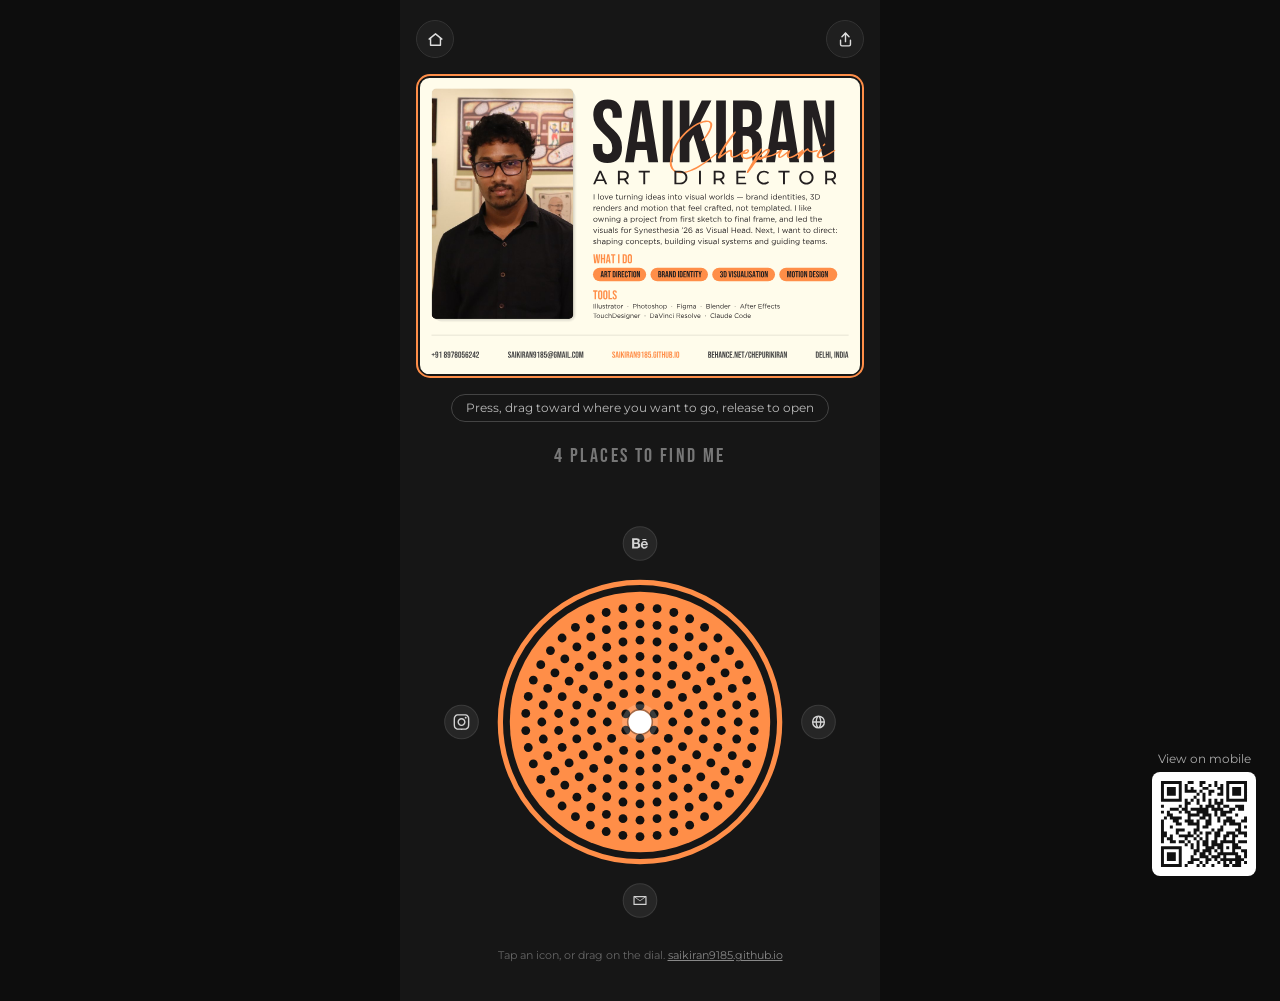
==== contact/index.html @ 4188e95a "Add Contact me page with dot-pad link dial Linktree-style /contact/ page: bio card + dot-pad dial. P" ====
<!doctype html>
<html lang="en">
<head>
<meta charset="utf-8">
<meta name="viewport" content="width=device-width, initial-scale=1, viewport-fit=cover">
<title>Contact me — Saikiran Chepuri</title>
<meta name="description" content="Saikiran Chepuri, Art Director. Behance, Instagram, mail and portfolio in one dial: press, drag toward where you want to go, release to open.">
<meta name="theme-color" content="#161616">
<meta property="og:title" content="Saikiran Chepuri — Contact me">
<meta property="og:description" content="Art Director. Drag the dial to find me.">
<meta property="og:url" content="https://saikiran9185.github.io/contact/">
<link rel="preconnect" href="https://fonts.googleapis.com">
<link rel="preconnect" href="https://fonts.gstatic.com" crossorigin>
<link rel="stylesheet" href="https://fonts.googleapis.com/css2?family=Bebas+Neue&family=Montserrat:wght@400;500;600&display=swap">
<link rel="stylesheet" href="/assets/dial.css">
</head>
<body class="contact-page">
<main class="dial" id="dial" aria-label="Saikiran Chepuri — contact me">
  <div class="dial-top">
    <a class="dial-round" href="/" aria-label="Portfolio home"><svg viewBox="0 0 24 24" fill="none" stroke="currentColor" stroke-width="2" stroke-linecap="round" stroke-linejoin="round" aria-hidden="true"><path d="M3 11.5 12 4l9 7.5"/><path d="M5 10v10h14V10"/></svg></a>
    <button class="dial-round" type="button" id="dialShare" aria-label="Share this page"><svg viewBox="0 0 24 24" fill="none" stroke="currentColor" stroke-width="2" stroke-linecap="round" stroke-linejoin="round" aria-hidden="true"><path d="M12 3v12"/><path d="m7 8 5-5 5 5"/><path d="M5 13v6a2 2 0 0 0 2 2h10a2 2 0 0 0 2-2v-6"/></svg></button>
  </div>
  <div class="dial-card" role="img" aria-label="Bio card: Saikiran Chepuri, Art Director"></div>
  <p class="dial-hint"></p>
  <div class="dial-head" aria-live="polite">
    <p class="dial-idle"></p>
    <span class="dial-pill" hidden><span></span></span>
    <p class="dial-sub"></p>
  </div>
  <div class="dial-pad"></div>
  <p class="dial-foot">Tap an icon, or drag on the dial. <a href="/">saikiran9185.github.io</a></p>
</main>
<aside class="dial-qr" aria-label="View on mobile"><span>View on mobile</span><img src="/assets/dial/qr.svg" alt="QR code for https://saikiran9185.github.io/contact/" width="104" height="104"></aside>
<div class="toast-mini" id="dialToast" role="status" aria-live="polite"></div>
<script src="/assets/dial.js"></script>
<script>
document.getElementById('dialShare').addEventListener('click', async () => {
  const url = 'https://saikiran9185.github.io/contact/', t = document.getElementById('dialToast');
  try {
    if (navigator.share) { await navigator.share({ title: 'Saikiran Chepuri — Contact me', url }); return; }
    await navigator.clipboard.writeText(url); t.textContent = 'Link copied';
  } catch (e) { if (e && e.name === 'AbortError') return; t.textContent = url; }
  t.classList.add('on'); setTimeout(() => t.classList.remove('on'), 1800);
});
</script>
</body>
</html>
---- assets/dial.css ----
/* Contact me page (/contact/): bio card + dot-pad link dial, Linktree-style column.
   Own dark palette, independent of the main site theme. */
:root { color-scheme: dark; }
* { box-sizing: border-box; }
html, body { margin: 0; }
body.contact-page {
  background: #0d0d0d;
  font-family: "Montserrat", system-ui, sans-serif;
  -webkit-font-smoothing: antialiased;
}
.dial {
  --acc: #FF8E48; --on-acc: #231f20; --acc-text: #FF8E48;
  position: relative;
  width: 100%; max-width: 480px; margin: 0 auto;
  min-height: 100vh; min-height: 100svh;
  background: #161616; color: #fff;
  display: flex; flex-direction: column; align-items: center;
  gap: 16px;
  padding: calc(env(safe-area-inset-top, 0px) + 20px) 16px calc(env(safe-area-inset-bottom, 0px) + 28px);
}
.dial-top { width: 100%; display: flex; justify-content: space-between; align-items: center; }
.dial-round {
  width: 38px; height: 38px; border-radius: 50%; border: 1px solid #333; background: #1f1f1f; color: #ddd;
  display: inline-flex; align-items: center; justify-content: center; text-decoration: none; cursor: pointer;
  font: inherit; font-size: 15px;
}
.dial-round:hover, .dial-round:focus-visible { border-color: var(--acc); color: #fff; }
.dial-round svg { width: 17px; height: 17px; }

.dial-card {
  width: 100%;
  aspect-ratio: 1027.56 / 692.11;
  border: 2.5px solid var(--acc);
  border-radius: calc(min(100vw - 32px, 448px) * 0.02145 + 4.5px);
  padding: 2px;
  transition: border-color .25s ease;
}
.dial-card svg { display: block; width: 100%; height: auto; }
.dial-card .acc-text { fill: var(--acc-text); transition: fill .25s ease; }
.dial-card .acc-fill { fill: var(--acc); transition: fill .25s ease; }
.dial-card .on-acc { fill: var(--on-acc); }

.dial-hint {
  margin: 0; font-size: 12px; color: #bbb; line-height: 1.3;
  border: 1px solid #444; border-radius: 999px; padding: 5px 14px; text-align: center;
}
.dial-head { min-height: 58px; display: flex; flex-direction: column; align-items: center; justify-content: center; gap: 6px; }
.dial-idle {
  margin: 0; font-family: "Bebas Neue", sans-serif; font-size: 20px; letter-spacing: .12em;
  color: #777; text-transform: uppercase;
}
.dial-pill {
  display: inline-flex; align-items: center; height: 34px; padding: 0 20px; border-radius: 999px;
  background: var(--acc); color: var(--on-acc);
  font-family: "Bebas Neue", sans-serif; font-size: 23px; letter-spacing: .06em;
  transition: background-color .2s ease;
}
.dial-pill[hidden], .dial-idle[hidden] { display: none; }
.dial-sub { margin: 0; font-size: 12px; color: #9a9a9a; min-height: 15px; }

.dial-pad { width: 100%; max-width: 420px; aspect-ratio: 1; touch-action: none; }
.dial-svg { display: block; width: 100%; height: 100%; overflow: visible; user-select: none; -webkit-user-select: none; cursor: grab; }
.is-dragging .dial-svg { cursor: grabbing; }
.dial-svg:focus-visible { outline: 2px solid var(--acc); outline-offset: 6px; border-radius: 50%; }
.dial-icon { cursor: pointer; }
.dial-icon circle { transition: fill .2s ease, stroke .2s ease; }
.dial-icon:focus-visible circle { stroke: #fff; stroke-width: 2; }

.dial-foot { margin-top: auto; font-size: 11px; color: #666; text-align: center; }
.dial-foot a { color: #888; }

/* "View on mobile" QR, desktop only (like Linktree) */
.dial-qr {
  position: fixed; right: 24px; bottom: 24px; display: none;
  flex-direction: column; align-items: center; gap: 6px;
  color: #aaa; font-size: 12px; text-align: center;
}
.dial-qr img { width: 104px; height: 104px; background: #fff; padding: 6px; border-radius: 8px; image-rendering: pixelated; }
@media (min-width: 900px) and (hover: hover) { .dial-qr { display: flex; } }

.toast-mini {
  position: fixed; left: 50%; bottom: 24px; transform: translateX(-50%) translateY(20px); opacity: 0;
  background: #fff; color: #111; font-size: 13px; padding: 8px 14px; border-radius: 999px; transition: all .2s ease; pointer-events: none;
}
.toast-mini.on { opacity: 1; transform: translateX(-50%); }

@media (prefers-reduced-motion: reduce) {
  .dial-card, .dial-card .acc-text, .dial-card .acc-fill, .dial-pill, .toast-mini { transition: none; }
}
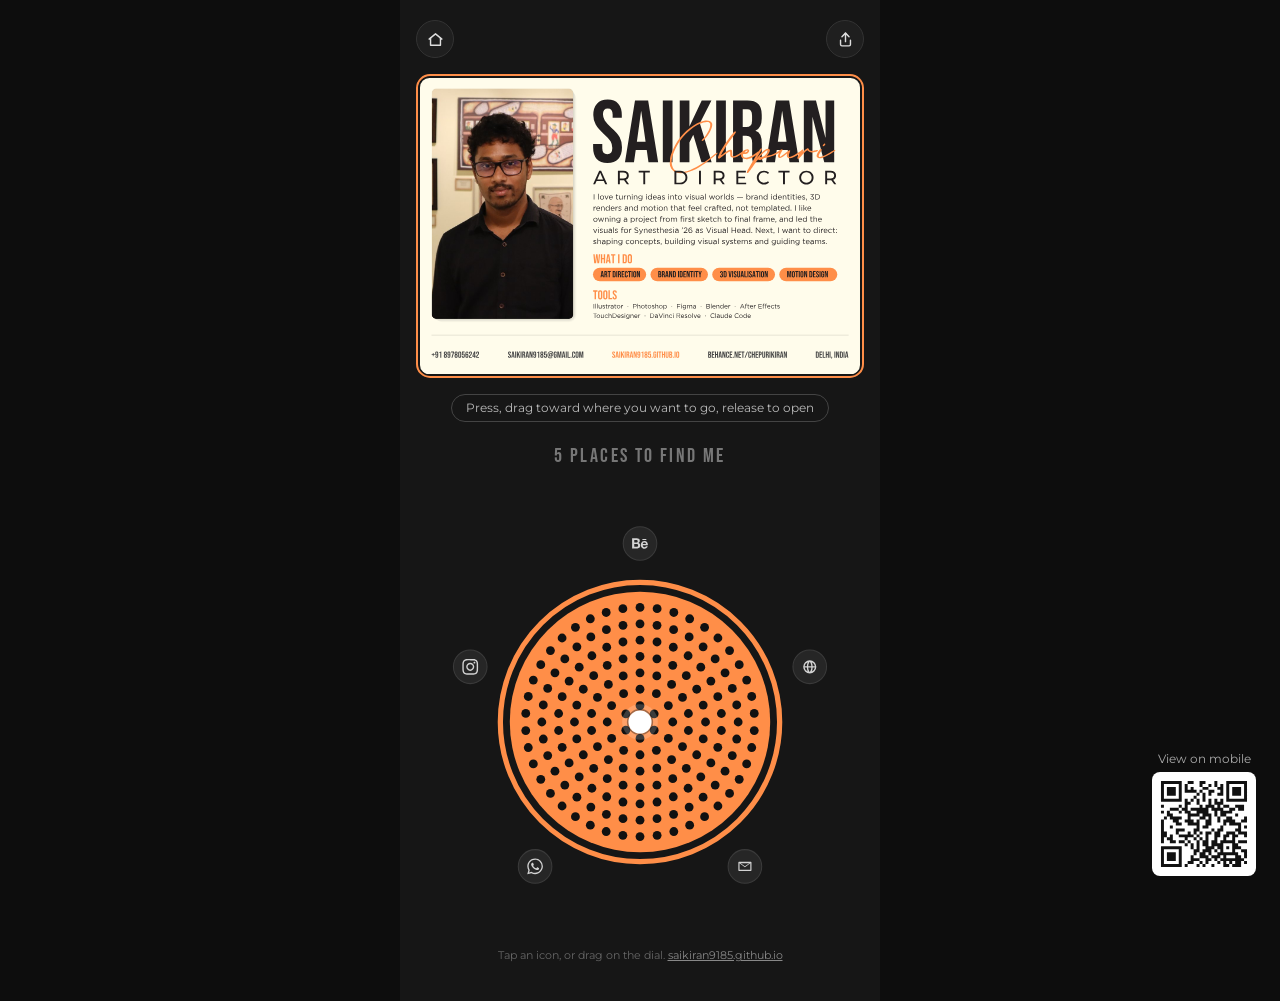
==== commit cae25aa8: "Contact me: tappable card contacts, WhatsApp on the dial Phone (tel:), email (mailto:), portfolio, B" ====
--- a/contact/index.html
+++ b/contact/index.html
@@ -20,7 +20,7 @@
     <a class="dial-round" href="/" aria-label="Portfolio home"><svg viewBox="0 0 24 24" fill="none" stroke="currentColor" stroke-width="2" stroke-linecap="round" stroke-linejoin="round" aria-hidden="true"><path d="M3 11.5 12 4l9 7.5"/><path d="M5 10v10h14V10"/></svg></a>
     <button class="dial-round" type="button" id="dialShare" aria-label="Share this page"><svg viewBox="0 0 24 24" fill="none" stroke="currentColor" stroke-width="2" stroke-linecap="round" stroke-linejoin="round" aria-hidden="true"><path d="M12 3v12"/><path d="m7 8 5-5 5 5"/><path d="M5 13v6a2 2 0 0 0 2 2h10a2 2 0 0 0 2-2v-6"/></svg></button>
   </div>
-  <div class="dial-card" role="img" aria-label="Bio card: Saikiran Chepuri, Art Director"></div>
+  <div class="dial-card"></div>
   <p class="dial-hint"></p>
   <div class="dial-head" aria-live="polite">
     <p class="dial-idle"></p>
--- a/assets/dial.css
+++ b/assets/dial.css
@@ -87,3 +87,9 @@
 @media (prefers-reduced-motion: reduce) {
   .dial-card, .dial-card .acc-text, .dial-card .acc-fill, .dial-pill, .toast-mini { transition: none; }
 }
+
+/* contact row on the card: tappable */
+.dial-card .card-link { cursor: pointer; }
+.dial-card .card-link path { transition: opacity .15s ease; }
+.dial-card .card-link:hover path, .dial-card .card-link:focus-visible path { opacity: .6; }
+.dial-card .card-link:focus-visible rect { stroke: var(--acc); stroke-width: 2; rx: 6; }
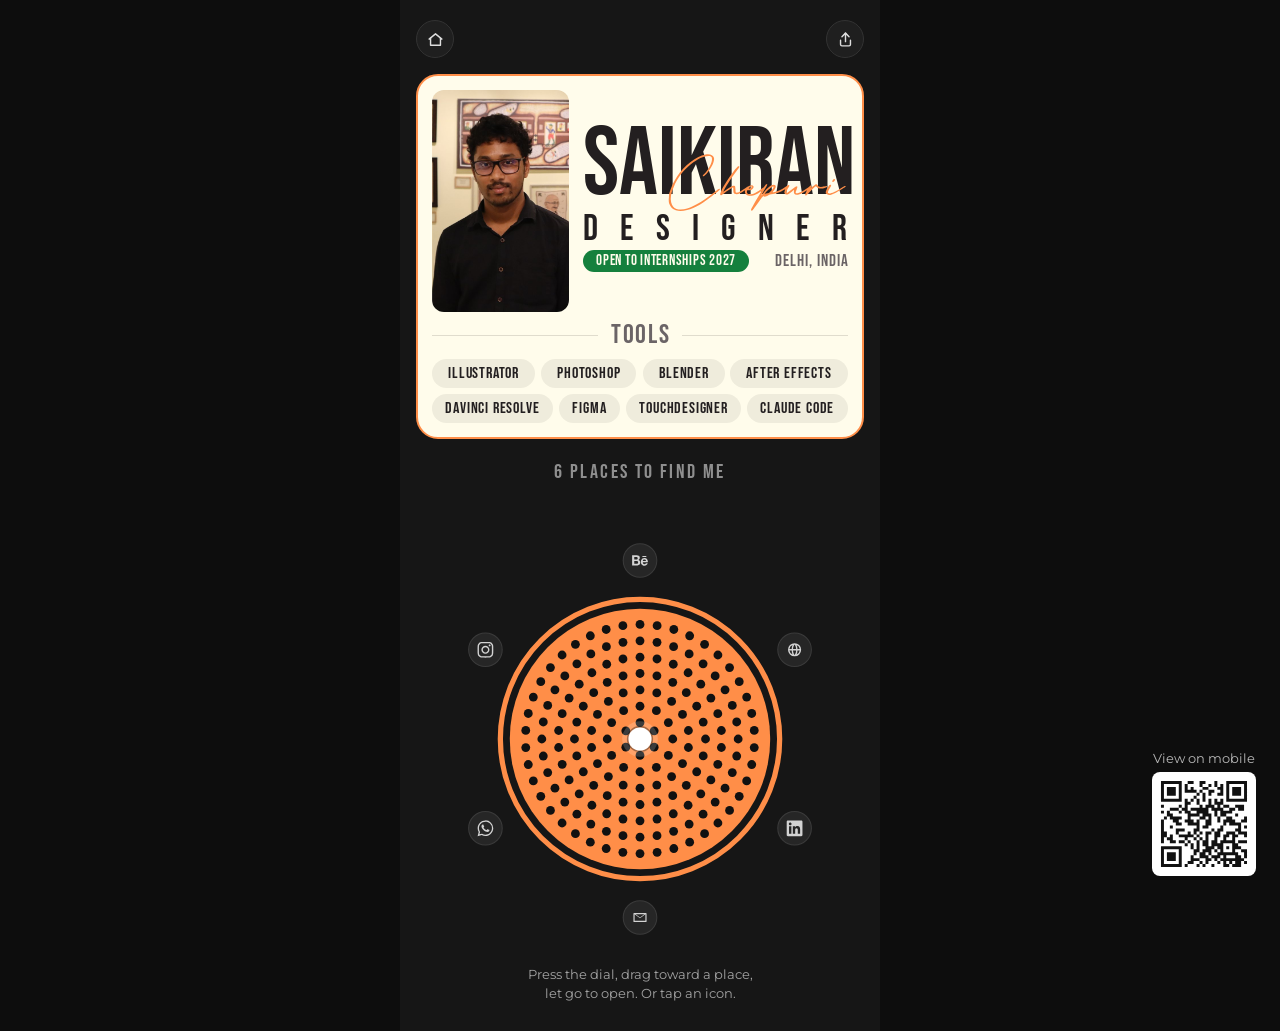
==== commit f0a1af17: "Contact me v2: readable HTML hero card, springier dial, LinkedIn - Hero card is live HTML text inste" ====
--- a/contact/index.html
+++ b/contact/index.html
@@ -3,32 +3,47 @@
 <head>
 <meta charset="utf-8">
 <meta name="viewport" content="width=device-width, initial-scale=1, viewport-fit=cover">
-<title>Contact me — Saikiran Chepuri</title>
-<meta name="description" content="Saikiran Chepuri, Art Director. Behance, Instagram, mail and portfolio in one dial: press, drag toward where you want to go, release to open.">
+<title>Saikiran Chepuri · Contact</title>
+<meta name="description" content="Saikiran Chepuri, designer on the way to Art Director. Behance, Instagram, mail and portfolio in one dial: press, drag toward where you want to go, release to open.">
 <meta name="theme-color" content="#161616">
-<meta property="og:title" content="Saikiran Chepuri — Contact me">
-<meta property="og:description" content="Art Director. Drag the dial to find me.">
+<meta property="og:title" content="Saikiran Chepuri · Contact">
+<meta property="og:description" content="Designer on the way to Art Director. Drag the dial to find me.">
 <meta property="og:url" content="https://saikiran9185.github.io/contact/">
 <link rel="preconnect" href="https://fonts.googleapis.com">
 <link rel="preconnect" href="https://fonts.gstatic.com" crossorigin>
-<link rel="stylesheet" href="https://fonts.googleapis.com/css2?family=Bebas+Neue&family=Montserrat:wght@400;500;600&display=swap">
+<link rel="stylesheet" href="https://fonts.googleapis.com/css2?family=Bebas+Neue&display=block">
+<link rel="stylesheet" href="https://fonts.googleapis.com/css2?family=Montserrat:wght@400;500;600&display=swap">
 <link rel="stylesheet" href="/assets/dial.css">
 </head>
 <body class="contact-page">
-<main class="dial" id="dial" aria-label="Saikiran Chepuri — contact me">
+<main class="dial" id="dial" aria-label="Saikiran Chepuri, contact">
   <div class="dial-top">
     <a class="dial-round" href="/" aria-label="Portfolio home"><svg viewBox="0 0 24 24" fill="none" stroke="currentColor" stroke-width="2" stroke-linecap="round" stroke-linejoin="round" aria-hidden="true"><path d="M3 11.5 12 4l9 7.5"/><path d="M5 10v10h14V10"/></svg></a>
     <button class="dial-round" type="button" id="dialShare" aria-label="Share this page"><svg viewBox="0 0 24 24" fill="none" stroke="currentColor" stroke-width="2" stroke-linecap="round" stroke-linejoin="round" aria-hidden="true"><path d="M12 3v12"/><path d="m7 8 5-5 5 5"/><path d="M5 13v6a2 2 0 0 0 2 2h10a2 2 0 0 0 2-2v-6"/></svg></button>
   </div>
-  <div class="dial-card"></div>
-  <p class="dial-hint"></p>
-  <div class="dial-head" aria-live="polite">
+  <section class="dial-card" aria-labelledby="heroName">
+    <img class="hero-photo" src="/assets/dial/photo.jpg" alt="Portrait of Saikiran Chepuri" width="480" height="781">
+    <div class="hero-text">
+      <h1 class="hero-name" id="heroName"><span class="hero-first">Saikiran</span> <span class="hero-last"><svg class="hero-script" viewBox="0.3 -71.6 210.3 71.3" fill="currentColor" aria-hidden="true"><path d="M2.3 -17.7C2.3 -14.1 2.4 -12.8 2.9 -11.4C4.4 -7.5 6.8 -5 10.5 -3.8C15 -2.3 19.2 -3 23.7 -4C33.1 -6.2 42.6 -11.8 56.8 -23.5C60.6 -26.6 62.1 -28 61.9 -28.3C61.4 -29.3 60.2 -28.6 55.4 -24.6C50 -20.1 43.6 -15.7 39.1 -12.9C33.3 -9.3 28.2 -6.9 23.7 -5.6C20 -4.6 15.4 -3.9 11.3 -5.2C8 -6.3 6 -8.9 5.1 -12.9C4 -18 4.9 -23.5 8 -30.6C12.9 -41.8 19.2 -50.2 28.4 -57.5C35.7 -63.3 43.3 -66.8 48.5 -66.8C50.1 -66.8 50.6 -66.7 51.6 -66C52.7 -65.2 52.7 -65.1 52.7 -63C52.7 -58.6 48.3 -50.6 43 -45.3C41.7 -44 41.6 -43.2 42.8 -43.2C43.6 -43.2 45.6 -45.1 48.3 -48.5C53 -54.4 56 -61.8 55 -64.9C54 -68.1 50 -69.6 45.2 -68.6C33.8 -66.1 20.3 -55.7 12 -43.1C8.5 -37.8 5.1 -30.7 3.4 -25.1C2.6 -22.5 2.5 -21.4 2.5 -17.5ZM96.5 -31.6C96.2 -32.2 95.6 -32 94.6 -31.4C93.7 -30.9 88 -26.8 85.5 -25.5C83.4 -24.4 82.6 -24.1 81.6 -24.2C80.6 -24.3 80.3 -24.3 80.2 -25.8L80.1 -27.9C79.9 -31 79.8 -31.5 79.2 -31.9C78.8 -32.1 78.2 -32.3 77.8 -32.3C76.5 -32.3 72.6 -30.2 69.4 -27.7C67.7 -26.4 66.2 -25.4 66.1 -25.5C65.9 -25.7 69.1 -31.5 71.5 -35.2C74.5 -39.9 78.4 -45.5 82 -50.2C83.7 -52.4 84.7 -53.9 84.7 -54.1C84.9 -55 84.3 -55.2 83.4 -54.9C81 -54.2 67.4 -34.6 63.8 -26.7C62.2 -23.1 62 -22.2 62.6 -21.6C62.8 -21.4 63.3 -21.2 63.6 -21.2C63.9 -21.2 66.1 -22.7 68.5 -24.6C72.4 -27.6 76.5 -30.2 77.3 -30.2C77.5 -30.2 77.6 -29 77.6 -27.6C77.6 -26.2 77.8 -24.6 78 -24.1C78.7 -22.5 81.6 -21.9 84.3 -22.8C86.9 -23.7 92.8 -27.7 95.4 -30.1C96.2 -30.9 96.7 -31.5 96.6 -31.7ZM112.2 -30C105.4 -24.7 100.9 -22.4 97.4 -22.4C94.9 -22.4 93.6 -23.2 93.5 -24.8C93.4 -25.4 93.5 -26.2 93.7 -26.6C94 -27.2 94.2 -26.9 96.2 -27C97.4 -27.1 98.6 -27.3 99.7 -28.3C101.7 -30 101.8 -31.8 100.1 -32.6C99.7 -32.8 99.3 -32.9 98.9 -32.9C95.8 -32.9 91.5 -29.1 91.1 -25.6C90.8 -23.1 92.6 -21.3 96 -20.7C100.4 -20 105.5 -22.2 112.9 -28C115.2 -29.8 116.2 -31 116.2 -31.3C116.3 -31.9 115.9 -32.7 112.3 -29.9ZM96.2 -29.9C97.2 -30.7 98.4 -31.3 98.9 -31.3C99 -31.3 99.1 -31.3 99.1 -31.3C99.5 -31 98.7 -29.9 97.7 -29.4C96.4 -28.8 96.4 -28.8 95.8 -29.1C95.5 -29.3 95.6 -29.6 96.3 -30.2ZM141 -32.1C140.5 -32.3 139.9 -32 138.1 -30.7C133.1 -27.1 130.1 -26 125.6 -25L123.1 -24.4L124.5 -26.1C127.9 -30.1 127.9 -33.4 124.5 -33.4C121.7 -33.4 117.1 -29.7 112.5 -23.8C111.4 -22.3 110.4 -21.1 110.3 -21.1C110.2 -21.1 110.7 -22 111.4 -23.1C115.5 -29.8 117.4 -33.2 117.2 -33.6C117.1 -33.8 116.8 -33.9 116.4 -33.9C116.3 -33.9 116.2 -33.9 116.1 -33.9C115.4 -33.8 114.5 -32.6 111.1 -27.1C107.2 -20.8 99.7 -7.7 98.6 -5.3C98.3 -4.7 98.2 -4 98.3 -3.7C98.6 -3.1 99.4 -3.1 100.1 -3.7C100.4 -3.9 103 -7.4 105.9 -11.5C112.1 -20.2 112.3 -20.4 112.9 -19.9C113.8 -19.1 116.3 -19.7 119 -21.4C119.6 -21.8 120.8 -22.2 121.7 -22.3C124.2 -22.6 128.6 -23.7 131.1 -24.7C134.1 -25.9 137.6 -27.8 140 -29.7C140.9 -30.4 141.4 -30.9 141.4 -31.2C141.4 -31.4 141.1 -31.7 140.8 -31.9ZM118 -23.6C117.5 -23.6 116.5 -23.4 115.7 -23.2L114.2 -22.8L114.6 -23.4C116.2 -25.9 121.2 -30.3 123.2 -31.2C124.1 -31.6 124.4 -31.7 124.5 -31C124.9 -29.1 119.7 -23.5 118 -23.5ZM168.5 -31.6C168.2 -32.2 167.4 -32 166.7 -31.5C166.1 -31.1 165.3 -30.6 164.5 -30C155.7 -24 150.3 -21.9 150.3 -24.5C150.3 -24.9 150.8 -26.5 151.4 -28C152 -29.5 152.4 -31 152.3 -31.2C151.8 -32.3 150.9 -31.9 147.3 -29C143.3 -25.8 140.4 -23.7 139.9 -23.7C139.4 -23.7 139.5 -25.3 140.1 -26.7C140.4 -27.4 141.2 -28.9 141.9 -30.1C143.1 -32.1 143.2 -32.3 142.7 -32.7C141.7 -33.5 141 -33 139.3 -30.2C137.3 -26.8 136.6 -24.2 137.5 -23.1C139 -21.3 141.3 -21.9 145.7 -25.4L148.4 -27.6L148.2 -25.6C148 -23.8 148.7 -21.8 151.6 -21.7C154.1 -21.6 159.1 -24 164.5 -27.7C168.4 -30.3 168.8 -30.8 168.4 -31.5ZM183.7 -31.6C182.2 -31.1 181 -30.9 179.6 -30.9C177.2 -30.9 176.7 -31.5 175.9 -32.7C174.7 -34.7 174.2 -34.6 170.5 -31.7C167.5 -29.3 167.4 -29.3 168.2 -30.5C168.9 -31.7 168.9 -31.8 168.4 -32.2C167.5 -33 166.8 -32.4 164.6 -28.8C162 -24.6 160.9 -21.9 161.5 -21.3C161.7 -21.1 162.1 -20.9 162.4 -20.9C162.7 -20.9 164.3 -22.4 166 -24.3C169.4 -28 173.2 -31.7 173.7 -31.7C173.9 -31.7 174.4 -31.3 174.9 -30.8C176.1 -29.6 177.6 -28.8 180.5 -29C182.3 -29.1 184.4 -29.6 185.7 -30.2C186.5 -30.6 187 -31 187 -31.3C187 -32.2 186 -32.2 183.8 -31.4ZM195.5 -37.9C196.5 -39.1 196.4 -39.9 195.2 -40.1C194.5 -40.2 192.6 -37.7 192.9 -37.1C193.3 -36.3 194.5 -36.7 195.5 -37.9ZM204 -30C197.5 -25.8 191.8 -23.3 189.6 -23.3C187.2 -23.3 187.4 -25 190.2 -29.5C191.7 -31.9 191.9 -32.4 191.5 -32.8C191.2 -33.1 190.9 -33.3 190.6 -33.3C189.9 -33.3 189.1 -32.4 187.7 -30.3C186.4 -28.4 185.3 -25.7 185.3 -24.4C185.3 -23.6 185.6 -23.1 186.4 -22.5C187.3 -21.8 187.8 -21.6 189.2 -21.6C191.3 -21.6 192.9 -22.1 197.1 -24.2C200.1 -25.7 203.9 -27.9 206.6 -29.8C207.8 -30.7 208.6 -31.3 208.6 -31.5C208.4 -32.5 207.1 -32.1 203.9 -30Z"/></svg><span class="sr">Chepuri</span></span></h1>
+      <p class="hero-role">Designer</p>
+      <div class="hero-meta">
+        <p class="hero-status">Open to internships 2027</p>
+        <p class="hero-place">Delhi, India</p>
+      </div>
+    </div>
+    <div class="hero-tools">
+      <h2 class="hero-label">Tools</h2>
+      <ul class="hero-chips"><li style="--i:0">Illustrator</li><li style="--i:1">Photoshop</li><li style="--i:2">Blender</li><li style="--i:3">After Effects</li><li style="--i:4">DaVinci Resolve</li><li style="--i:5">Figma</li><li style="--i:6">TouchDesigner</li><li style="--i:7">Claude Code</li></ul>
+    </div>
+  </section>
+  <div class="dial-head">
     <p class="dial-idle"></p>
     <span class="dial-pill" hidden><span></span></span>
     <p class="dial-sub"></p>
   </div>
   <div class="dial-pad"></div>
-  <p class="dial-foot">Tap an icon, or drag on the dial. <a href="/">saikiran9185.github.io</a></p>
+  <p class="sr-status" role="status" aria-live="polite"></p>
+  <p class="dial-foot">Press the dial, drag toward a place, let go to open. Or tap an icon.</p>
 </main>
 <aside class="dial-qr" aria-label="View on mobile"><span>View on mobile</span><img src="/assets/dial/qr.svg" alt="QR code for https://saikiran9185.github.io/contact/" width="104" height="104"></aside>
 <div class="toast-mini" id="dialToast" role="status" aria-live="polite"></div>
@@ -37,7 +52,7 @@
 document.getElementById('dialShare').addEventListener('click', async () => {
   const url = 'https://saikiran9185.github.io/contact/', t = document.getElementById('dialToast');
   try {
-    if (navigator.share) { await navigator.share({ title: 'Saikiran Chepuri — Contact me', url }); return; }
+    if (navigator.share) { await navigator.share({ title: 'Saikiran Chepuri · Contact', url }); return; }
     await navigator.clipboard.writeText(url); t.textContent = 'Link copied';
   } catch (e) { if (e && e.name === 'AbortError') return; t.textContent = url; }
   t.classList.add('on'); setTimeout(() => t.classList.remove('on'), 1800);
--- a/assets/dial.css
+++ b/assets/dial.css
@@ -9,7 +9,7 @@
   -webkit-font-smoothing: antialiased;
 }
 .dial {
-  --acc: #FF8E48; --on-acc: #231f20; --acc-text: #FF8E48;
+  --acc: #FF8E48; --on-acc: #231f20; --acc-text: #FF8E48; --acc-strong: #D9661F;
   position: relative;
   width: 100%; max-width: 480px; margin: 0 auto;
   min-height: 100vh; min-height: 100svh;
@@ -27,53 +27,114 @@
 .dial-round:hover, .dial-round:focus-visible { border-color: var(--acc); color: #fff; }
 .dial-round svg { width: 17px; height: 17px; }
 
+/* Hero card: live HTML text (was one wide outlined SVG that shrank to ~5px text on phones) */
 .dial-card {
+  --ink: #231f20;
   width: 100%;
-  aspect-ratio: 1027.56 / 692.11;
+  background: #fffceb; color: var(--ink);
   border: 2.5px solid var(--acc);
-  border-radius: calc(min(100vw - 32px, 448px) * 0.02145 + 4.5px);
-  padding: 2px;
-  transition: border-color .25s ease;
+  border-radius: 22px;
+  padding: 14px;
+  display: grid; grid-template-columns: 34fr 66fr; column-gap: 14px; row-gap: 0; align-items: start;
 }
-.dial-card svg { display: block; width: 100%; height: auto; }
-.dial-card .acc-text { fill: var(--acc-text); transition: fill .25s ease; }
-.dial-card .acc-fill { fill: var(--acc); transition: fill .25s ease; }
-.dial-card .on-acc { fill: var(--on-acc); }
+.hero-photo {
+  display: block; width: 100%; height: auto; aspect-ratio: 480 / 781; object-fit: cover;
+  border-radius: 12px;            /* 22 outer - 2.5 border - ~8 inset, kept concentric-ish */
+  background: #e9e4cf;
+}
+.hero-text { container-type: inline-size; min-width: 0; align-self: center; }   /* name block centred on the photo */
+/* Name lockup, positions measured from the approved Illustrator card (column width = 100cqi):
+   SAIKIRAN spans the column; Chepuri starts at 31.5%, 68% wide, top 8.3% below the cap line;
+   the title (DESIGNER) cap top sits at 29.3%. text-box trims each line to cap-height so the math holds. */
+.hero-name { position: relative; margin: 0; font-weight: 400; line-height: 1; }
+.hero-first {
+  display: block;
+  font-family: "Bebas Neue", sans-serif; text-transform: uppercase;
+  font-size: calc(100cqi / 2.74); line-height: .74;    /* fallback ≈ cap height where text-box is missing */
+}
+@supports (text-box: trim-both cap alphabetic) {
+  .hero-first { line-height: 1; text-box: trim-both cap alphabetic; }
+  .hero-role { line-height: 1; text-box: trim-both cap alphabetic; }
+}
+.hero-script {
+  position: absolute; left: 31.5%; top: calc(100cqi * .083);
+  width: 68%; height: auto; color: var(--acc-text);
+  pointer-events: none;
+}
+.hero-role {
+  margin: calc(100cqi * .05) 0 0;
+  font-family: "Bebas Neue", sans-serif; font-weight: 400; text-transform: uppercase;
+  font-size: calc(100cqi / 7.12); letter-spacing: .6em; line-height: .74;  /* DESIGNER = 7.117em: spans the column */
+  white-space: nowrap; margin-right: -.6em;
+}
+.hero-tools { grid-column: 1 / -1; margin-top: 10px; }
+.hero-label {
+  display: flex; align-items: center; gap: 13px; margin: 0 0 10px;
+  font-family: "Bebas Neue", sans-serif; font-weight: 400; font-size: 27px; letter-spacing: .06em; line-height: 1;
+  color: #6b6466;
+}
+.hero-label::before, .hero-label::after { content: ""; flex: 1; height: 1px; background: rgba(35, 31, 32, .14); }
+.hero-label::after { margin-left: -.06em; }   /* Bebas tracking trails the last letter: keep both gaps 13px */
+.hero-chips { list-style: none; margin: 0; padding: 0; display: flex; flex-wrap: wrap; gap: 6px; }
+.hero-chips li { flex: 1 0 auto; text-align: center; }   /* each row fills the card edge to edge */
+.hero-chips li {
+  font-family: "Bebas Neue", sans-serif; font-size: 16px; font-weight: 400; letter-spacing: .05em;
+  line-height: 1; white-space: nowrap;   /* Bebas is caps-only and narrow: 16px reads like 13px Montserrat */
+  padding: 7px 11px 6px; border-radius: 999px;
+  background: rgba(35, 31, 32, .07); color: var(--ink);
+}
+.sr { position: absolute; width: 1px; height: 1px; overflow: hidden; clip: rect(0 0 0 0); white-space: nowrap; }
 
-.dial-hint {
-  margin: 0; font-size: 12px; color: #bbb; line-height: 1.3;
-  border: 1px solid #444; border-radius: 999px; padding: 5px 14px; text-align: center;
+.hero-meta {
+  display: flex; flex-wrap: wrap; align-items: center; justify-content: space-between;
+  gap: 6px 12px; margin-top: calc(100cqi * .03);
 }
+.hero-status {                        /* green pill: cream on #15803D = 4.9:1 */
+  margin: 0; padding: 3px 13px 2px; border-radius: 999px;
+  background: #15803D; color: #fffceb;
+  font-family: "Bebas Neue", sans-serif; font-size: 15px; letter-spacing: .05em; line-height: 1.1;
+  white-space: nowrap;
+}
+.hero-place {
+  margin: 0;
+  font-family: "Bebas Neue", sans-serif; font-size: 17px; letter-spacing: .06em; line-height: 1;
+  margin-right: -.06em; white-space: nowrap;
+  color: #6b6466;                 /* 5.6:1 on cream */
+}
+/* very narrow phones (<=340): keep two columns */
+@media (max-width: 340px) {
+  .hero-status { font-size: 13px; padding: 3px 10px 2px; }
+  .hero-chips li { font-size: 15px; padding: 7px 9px 6px; }
+}
+
 .dial-head { min-height: 58px; display: flex; flex-direction: column; align-items: center; justify-content: center; gap: 6px; }
 .dial-idle {
   margin: 0; font-family: "Bebas Neue", sans-serif; font-size: 20px; letter-spacing: .12em;
-  color: #777; text-transform: uppercase;
+  color: #8f8f8f; text-transform: uppercase;
 }
 .dial-pill {
   display: inline-flex; align-items: center; height: 34px; padding: 0 20px; border-radius: 999px;
   background: var(--acc); color: var(--on-acc);
   font-family: "Bebas Neue", sans-serif; font-size: 23px; letter-spacing: .06em;
-  transition: background-color .2s ease;
 }
 .dial-pill[hidden], .dial-idle[hidden] { display: none; }
-.dial-sub { margin: 0; font-size: 12px; color: #9a9a9a; min-height: 15px; }
+.dial-sub { margin: 0; font-size: 13px; color: #b0b0b0; min-height: 18px; }
 
 .dial-pad { width: 100%; max-width: 420px; aspect-ratio: 1; touch-action: none; }
 .dial-svg { display: block; width: 100%; height: 100%; overflow: visible; user-select: none; -webkit-user-select: none; cursor: grab; }
 .is-dragging .dial-svg { cursor: grabbing; }
 .dial-svg:focus-visible { outline: 2px solid var(--acc); outline-offset: 6px; border-radius: 50%; }
 .dial-icon { cursor: pointer; }
-.dial-icon circle { transition: fill .2s ease, stroke .2s ease; }
 .dial-icon:focus-visible circle { stroke: #fff; stroke-width: 2; }
 
-.dial-foot { margin-top: auto; font-size: 11px; color: #666; text-align: center; }
-.dial-foot a { color: #888; }
+.dial-foot { margin: auto 0 0; font-size: 13px; line-height: 1.45; color: #a3a3a3; text-align: center; text-wrap: balance; max-width: 34ch; }
+.dial-foot a { color: #cfcfcf; }
 
 /* "View on mobile" QR, desktop only (like Linktree) */
 .dial-qr {
   position: fixed; right: 24px; bottom: 24px; display: none;
   flex-direction: column; align-items: center; gap: 6px;
-  color: #aaa; font-size: 12px; text-align: center;
+  color: #b8b8b8; font-size: 13px; text-align: center;
 }
 .dial-qr img { width: 104px; height: 104px; background: #fff; padding: 6px; border-radius: 8px; image-rendering: pixelated; }
 @media (min-width: 900px) and (hover: hover) { .dial-qr { display: flex; } }
@@ -85,11 +146,45 @@
 .toast-mini.on { opacity: 1; transform: translateX(-50%); }
 
 @media (prefers-reduced-motion: reduce) {
-  .dial-card, .dial-card .acc-text, .dial-card .acc-fill, .dial-pill, .toast-mini { transition: none; }
+  .dial-card, .dial-pill, .toast-mini { transition: none; }
 }
 
-/* contact row on the card: tappable */
-.dial-card .card-link { cursor: pointer; }
-.dial-card .card-link path { transition: opacity .15s ease; }
-.dial-card .card-link:hover path, .dial-card .card-link:focus-visible path { opacity: .6; }
-.dial-card .card-link:focus-visible rect { stroke: var(--acc); stroke-width: 2; rx: 6; }
+/* ---------- v2 motion: page-load entrance + icon hover pop ----------
+   --pop  = spring w17 z.5 (16% overshoot, 700ms)   --soft = spring w14 z.72 (4%, 600ms) */
+.dial {
+  --pop: cubic-bezier(.34, 1.56, .64, 1);
+  --soft: cubic-bezier(.22, 1, .36, 1);
+}
+@supports (animation-timing-function: linear(0, 1)) {
+  .dial {
+    --pop: linear(0, 0.078, 0.262, 0.49, 0.712, 0.9, 1.037, 1.121, 1.158, 1.16, 1.138, 1.103, 1.066, 1.032, 1.005, 0.987, 0.977, 0.973, 0.975, 0.98, 0.986, 0.992, 0.997, 1.001, 1.003, 1.004, 1.004, 1.004, 1);
+    --soft: linear(0, 0.039, 0.134, 0.258, 0.393, 0.524, 0.644, 0.748, 0.833, 0.901, 0.952, 0.989, 1.013, 1.028, 1.036, 1.038, 1.037, 1.034, 1.029, 1.024, 1.019, 1.014, 1.01, 1.007, 1.004, 1.002, 1.001, 1, 1);
+  }
+}
+@keyframes dial-rise { from { transform: translateY(18px) scale(.96); } }
+@keyframes dial-fade { from { opacity: 0; } }
+@keyframes dial-pop  { from { transform: scale(.94); } }
+@keyframes dial-chip { from { transform: scale(.7); } }
+@media (prefers-reduced-motion: no-preference) {
+  .dial-card { animation: dial-rise 600ms var(--soft) both, dial-fade 220ms ease-out both; }
+  .hero-photo { animation: dial-pop 600ms var(--soft) 60ms both, dial-fade 200ms ease-out 60ms both; }
+  .hero-text, .hero-label { animation: dial-rise 600ms var(--soft) 120ms both, dial-fade 260ms ease-out 120ms both; }
+  .hero-label { animation-delay: 210ms; }
+  .hero-chips li {                                   /* bubbles pop in one after another */
+    animation: dial-chip 520ms var(--pop) both, dial-fade 160ms ease-out both;
+    animation-delay: calc(240ms + var(--i) * 35ms);
+  }
+  .dial-head, .dial-foot { animation: dial-fade 400ms ease-out 450ms both; }
+  .dial-top { animation: dial-fade 300ms ease-out both; }
+
+  .dial-icon { transform-box: fill-box; transform-origin: center; transition: transform 500ms var(--pop); }
+  .dial-icon:active { transform: scale(.9); transition-duration: 120ms; }
+  .dial-round { transition: transform 450ms var(--pop), border-color .2s, color .2s; }
+  .dial-round:active { transform: scale(.88); transition-duration: 100ms; }
+}
+@media (prefers-reduced-motion: no-preference) and (hover: hover) {
+  .dial-icon:hover { transform: scale(1.14); }
+  .dial-round:hover { transform: scale(1.08); }
+}
+
+.sr-status { position: absolute; width: 1px; height: 1px; overflow: hidden; clip: rect(0 0 0 0); white-space: nowrap; }
